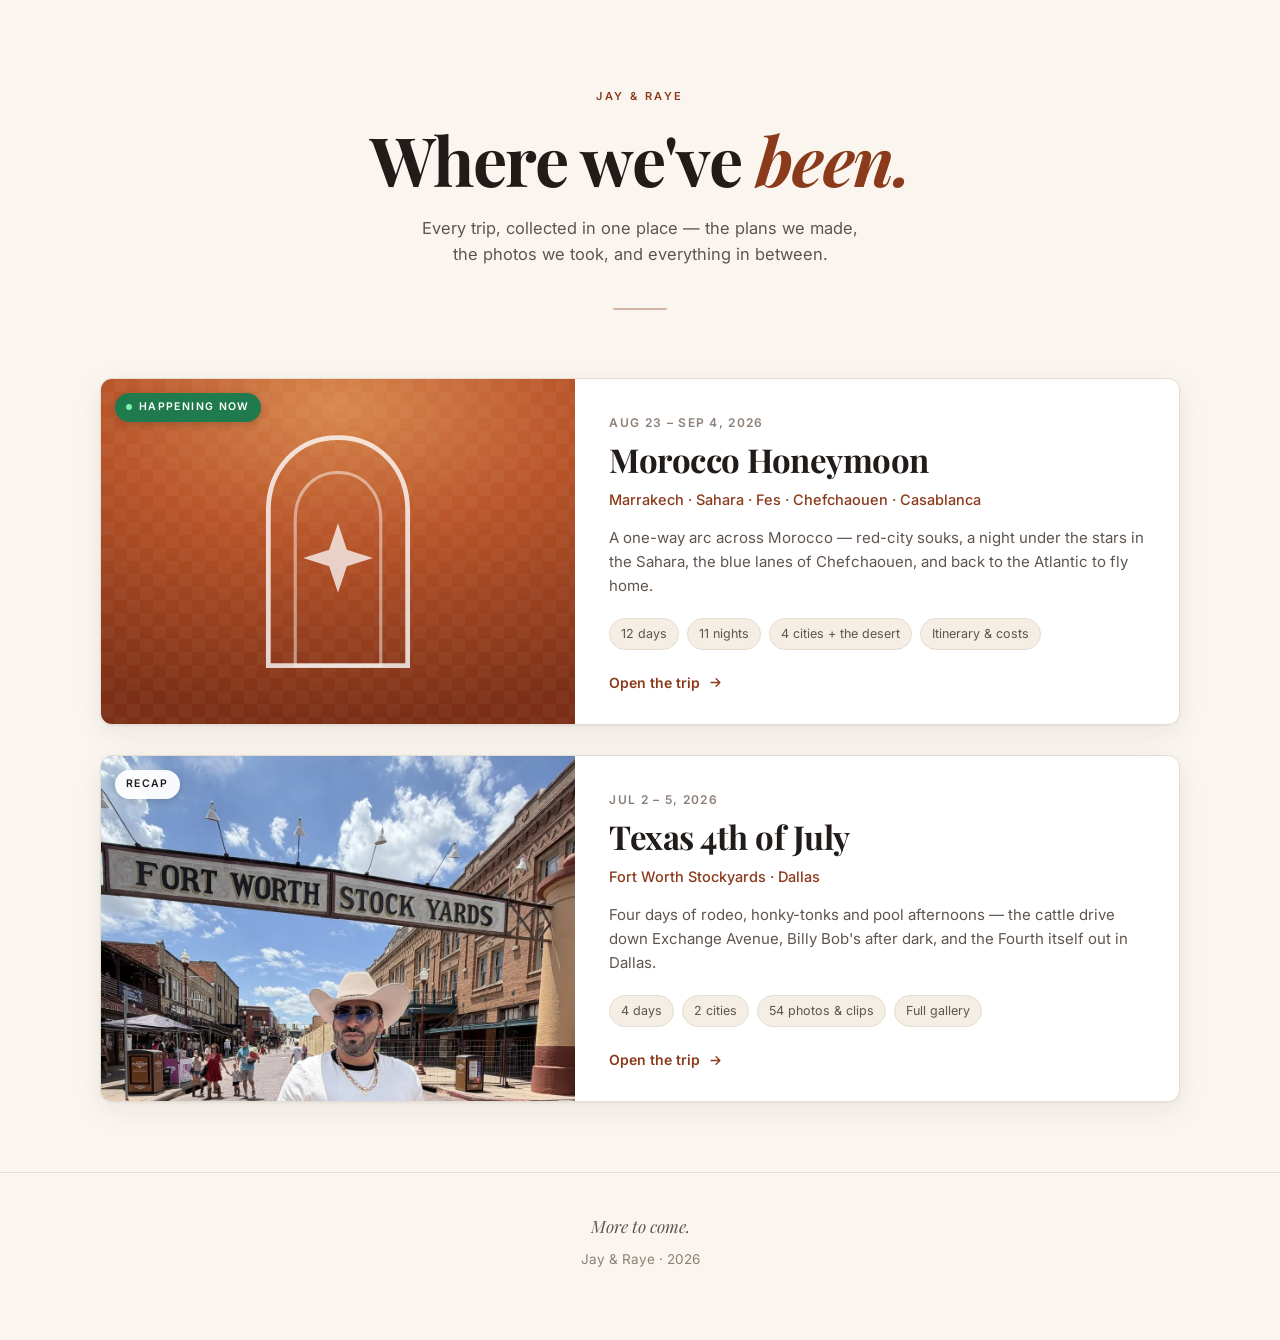
==== index.html @ 60764b8d "Bring both trips into one site with a shared media viewer Set up Travel-website- as the hub for our " ====
<!DOCTYPE html>
<html lang="en">
<head>
<meta charset="UTF-8">
<meta name="viewport" content="width=device-width, initial-scale=1.0">
<title>Jay &amp; Raye — Travels</title>
<meta name="description" content="Every trip we've taken, collected in one place.">
<meta property="og:title" content="Jay &amp; Raye — Travels">
<meta property="og:description" content="Every trip we've taken, collected in one place.">
<link rel="preconnect" href="https://fonts.googleapis.com">
<link rel="preconnect" href="https://fonts.gstatic.com" crossorigin>
<link href="https://fonts.googleapis.com/css2?family=Playfair+Display:ital,wght@0,600;0,700;1,600&family=Inter:wght@400;500;600&display=swap" rel="stylesheet">
<style>
  :root {
    --ink: #211c19;
    --ink-soft: #5f554e;
    --ink-faint: #8d8078;
    --paper: #faf6ef;
    --card: #ffffff;
    --line: #e6ddd1;
    --accent: #8b3a1b;
    --shadow: 0 1px 2px rgba(33,28,25,.05), 0 8px 28px rgba(33,28,25,.07);
    --shadow-lg: 0 2px 6px rgba(33,28,25,.06), 0 22px 60px rgba(33,28,25,.14);
  }
  * { margin: 0; padding: 0; box-sizing: border-box; }
  html { scroll-behavior: smooth; -webkit-text-size-adjust: 100%; }
  body {
    font-family: 'Inter', -apple-system, BlinkMacSystemFont, 'Segoe UI', sans-serif;
    background: var(--paper);
    color: var(--ink);
    line-height: 1.6;
    -webkit-font-smoothing: antialiased;
  }
  a { color: inherit; }
  .wrap { width: min(1080px, calc(100% - 48px)); margin: 0 auto; }
  @media (max-width: 620px) { .wrap { width: calc(100% - 32px); } }

  /* ---------- HEADER ---------- */
  header.masthead {
    padding: 88px 0 12px;
    text-align: center;
  }
  .eyebrow {
    font-size: 11px;
    font-weight: 600;
    letter-spacing: 0.22em;
    text-transform: uppercase;
    color: var(--accent);
    margin-bottom: 18px;
  }
  header.masthead h1 {
    font-family: 'Playfair Display', Georgia, serif;
    font-size: clamp(40px, 7vw, 68px);
    font-weight: 700;
    line-height: 1.02;
    letter-spacing: -0.02em;
  }
  header.masthead h1 em { font-style: italic; color: var(--accent); }
  header.masthead p {
    margin: 22px auto 0;
    max-width: 46ch;
    color: var(--ink-soft);
    font-size: 16.5px;
  }
  .rule {
    width: 54px; height: 2px;
    background: var(--accent);
    opacity: .35;
    margin: 40px auto 0;
    border-radius: 2px;
  }

  /* ---------- TRIP LIST ---------- */
  .trips { padding: 56px 0 40px; display: grid; gap: 30px; }

  .trip {
    display: grid;
    grid-template-columns: 44% 1fr;
    background: var(--card);
    border: 1px solid var(--line);
    border-radius: 12px;
    overflow: hidden;
    box-shadow: var(--shadow);
    transition: transform .35s cubic-bezier(.2,.7,.2,1), box-shadow .35s ease;
    position: relative;
  }
  .trip:hover { transform: translateY(-3px); box-shadow: var(--shadow-lg); }
  .trip:focus-within { outline: 2px solid var(--accent); outline-offset: 3px; }
  @media (max-width: 760px) { .trip { grid-template-columns: 1fr; } }

  .trip-cover {
    position: relative;
    min-height: 260px;
    background: #ded4c6 center/cover no-repeat;
    overflow: hidden;
  }
  @media (max-width: 760px) { .trip-cover { min-height: 200px; aspect-ratio: 16/9; } }
  .trip-cover img {
    position: absolute; inset: 0;
    width: 100%; height: 100%;
    object-fit: cover;
    display: block;
    transition: transform .6s cubic-bezier(.2,.7,.2,1);
  }
  .trip:hover .trip-cover img { transform: scale(1.04); }

  /* Illustrated fallback cover for trips with no photos yet */
  .cover-art {
    position: absolute; inset: 0;
    display: grid; place-items: center;
    background:
      radial-gradient(120% 90% at 50% 8%, #d9884f 0%, #b8552a 42%, #7c2f16 100%);
  }
  .cover-art svg { width: 58%; max-width: 190px; opacity: .92; }
  .cover-art::after {
    content: "";
    position: absolute; inset: 0;
    background-image:
      linear-gradient(45deg, rgba(255,255,255,.07) 25%, transparent 25%, transparent 75%, rgba(255,255,255,.07) 75%),
      linear-gradient(45deg, rgba(255,255,255,.07) 25%, transparent 25%, transparent 75%, rgba(255,255,255,.07) 75%);
    background-size: 26px 26px;
    background-position: 0 0, 13px 13px;
    opacity: .5;
  }

  .badge {
    position: absolute;
    top: 14px; left: 14px;
    z-index: 2;
    font-size: 10.5px;
    font-weight: 600;
    letter-spacing: 0.13em;
    text-transform: uppercase;
    padding: 6px 11px;
    border-radius: 999px;
    background: rgba(255,255,255,.94);
    color: var(--ink);
    box-shadow: 0 2px 10px rgba(0,0,0,.18);
    display: inline-flex; align-items: center; gap: 7px;
  }
  .badge.live { background: #1f7a4d; color: #fff; }
  .badge.live .dot {
    width: 6px; height: 6px; border-radius: 50%;
    background: #7ff0b0;
    animation: pulse 1.9s ease-in-out infinite;
  }
  @keyframes pulse { 0%,100% { opacity: 1; } 50% { opacity: .35; } }

  .trip-body { padding: 34px 34px 30px; display: flex; flex-direction: column; }
  @media (max-width: 620px) { .trip-body { padding: 26px 22px 24px; } }

  .trip-dates {
    font-size: 12px;
    font-weight: 600;
    letter-spacing: 0.11em;
    text-transform: uppercase;
    color: var(--ink-faint);
  }
  .trip-body h2 {
    font-family: 'Playfair Display', Georgia, serif;
    font-size: clamp(25px, 3.4vw, 33px);
    font-weight: 700;
    line-height: 1.14;
    letter-spacing: -0.015em;
    margin: 9px 0 0;
  }
  .trip-body h2 a { text-decoration: none; }
  .trip-body h2 a::after { content: ""; position: absolute; inset: 0; }
  .trip-where {
    margin-top: 9px;
    font-size: 14.5px;
    color: var(--accent);
    font-weight: 500;
  }
  .trip-body p.blurb {
    margin-top: 15px;
    color: var(--ink-soft);
    font-size: 15px;
  }

  .facts {
    display: flex;
    flex-wrap: wrap;
    gap: 8px;
    margin-top: 20px;
  }
  .fact {
    font-size: 12.5px;
    color: var(--ink-soft);
    background: #f4eee4;
    border: 1px solid var(--line);
    padding: 5px 11px;
    border-radius: 999px;
    white-space: nowrap;
  }

  .go {
    margin-top: auto;
    padding-top: 22px;
    font-size: 14px;
    font-weight: 600;
    color: var(--accent);
    display: inline-flex;
    align-items: center;
    gap: 8px;
  }
  .go svg { width: 15px; height: 15px; stroke: currentColor; fill: none; stroke-width: 2.2; stroke-linecap: round; stroke-linejoin: round; transition: transform .3s ease; }
  .trip:hover .go svg { transform: translateX(4px); }

  /* ---------- FOOTER ---------- */
  footer {
    border-top: 1px solid var(--line);
    margin-top: 30px;
    padding: 40px 0 70px;
    text-align: center;
    color: var(--ink-faint);
    font-size: 13.5px;
  }
  footer .sig {
    font-family: 'Playfair Display', Georgia, serif;
    font-style: italic;
    font-size: 17px;
    color: var(--ink-soft);
    margin-bottom: 8px;
  }

  @media (prefers-reduced-motion: reduce) {
    .trip, .trip-cover img, .go svg { transition: none; }
    .badge.live .dot { animation: none; }
  }
</style>
</head>
<body>

<header class="masthead">
  <div class="wrap">
    <div class="eyebrow">Jay &amp; Raye</div>
    <h1>Where we've <em>been.</em></h1>
    <p>Every trip, collected in one place — the plans we made, the photos we took, and everything in between.</p>
    <div class="rule"></div>
  </div>
</header>

<main class="wrap">
  <div class="trips">

    <!-- ═══ MOROCCO ═══ -->
    <article class="trip">
      <div class="trip-cover">
        <span class="badge live"><span class="dot"></span>Happening now</span>
        <div class="cover-art" role="img" aria-label="Illustrated Moroccan arch">
          <svg viewBox="0 0 120 160" xmlns="http://www.w3.org/2000/svg" aria-hidden="true">
            <path d="M60 8c26 0 44 20 44 46v98H16V54C16 28 34 8 60 8z"
                  fill="none" stroke="rgba(255,255,255,.85)" stroke-width="3"/>
            <path d="M60 30c16 0 27 13 27 29v93H33V59c0-16 11-29 27-29z"
                  fill="none" stroke="rgba(255,255,255,.5)" stroke-width="2"/>
            <path d="M60 62l5.6 16.8L82 84l-16.4 5.2L60 106l-5.6-16.8L38 84l16.4-5.2z"
                  fill="rgba(255,255,255,.8)"/>
          </svg>
        </div>
      </div>
      <div class="trip-body">
        <div class="trip-dates">Aug 23 – Sep 4, 2026</div>
        <h2><a href="trips/morocco-2026/index.html">Morocco Honeymoon</a></h2>
        <div class="trip-where">Marrakech · Sahara · Fes · Chefchaouen · Casablanca</div>
        <p class="blurb">A one-way arc across Morocco — red-city souks, a night under the stars in the Sahara, the blue lanes of Chefchaouen, and back to the Atlantic to fly home.</p>
        <div class="facts">
          <span class="fact">12 days</span>
          <span class="fact">11 nights</span>
          <span class="fact">4 cities + the desert</span>
          <span class="fact">Itinerary &amp; costs</span>
        </div>
        <div class="go">Open the trip
          <svg viewBox="0 0 24 24"><path d="M5 12h14M13 6l6 6-6 6"/></svg>
        </div>
      </div>
    </article>

    <!-- ═══ TEXAS ═══ -->
    <article class="trip">
      <div class="trip-cover">
        <span class="badge">Recap</span>
        <img src="assets/covers/texas-2026.webp" alt="Under the Fort Worth Stockyards sign" loading="lazy" decoding="async">
      </div>
      <div class="trip-body">
        <div class="trip-dates">Jul 2 – 5, 2026</div>
        <h2><a href="trips/texas-2026/index.html">Texas 4th of July</a></h2>
        <div class="trip-where">Fort Worth Stockyards · Dallas</div>
        <p class="blurb">Four days of rodeo, honky-tonks and pool afternoons — the cattle drive down Exchange Avenue, Billy Bob's after dark, and the Fourth itself out in Dallas.</p>
        <div class="facts">
          <span class="fact">4 days</span>
          <span class="fact">2 cities</span>
          <span class="fact">54 photos &amp; clips</span>
          <span class="fact">Full gallery</span>
        </div>
        <div class="go">Open the trip
          <svg viewBox="0 0 24 24"><path d="M5 12h14M13 6l6 6-6 6"/></svg>
        </div>
      </div>
    </article>

  </div>
</main>

<footer>
  <div class="wrap">
    <div class="sig">More to come.</div>
    <div>Jay &amp; Raye · 2026</div>
  </div>
</footer>

</body>
</html>
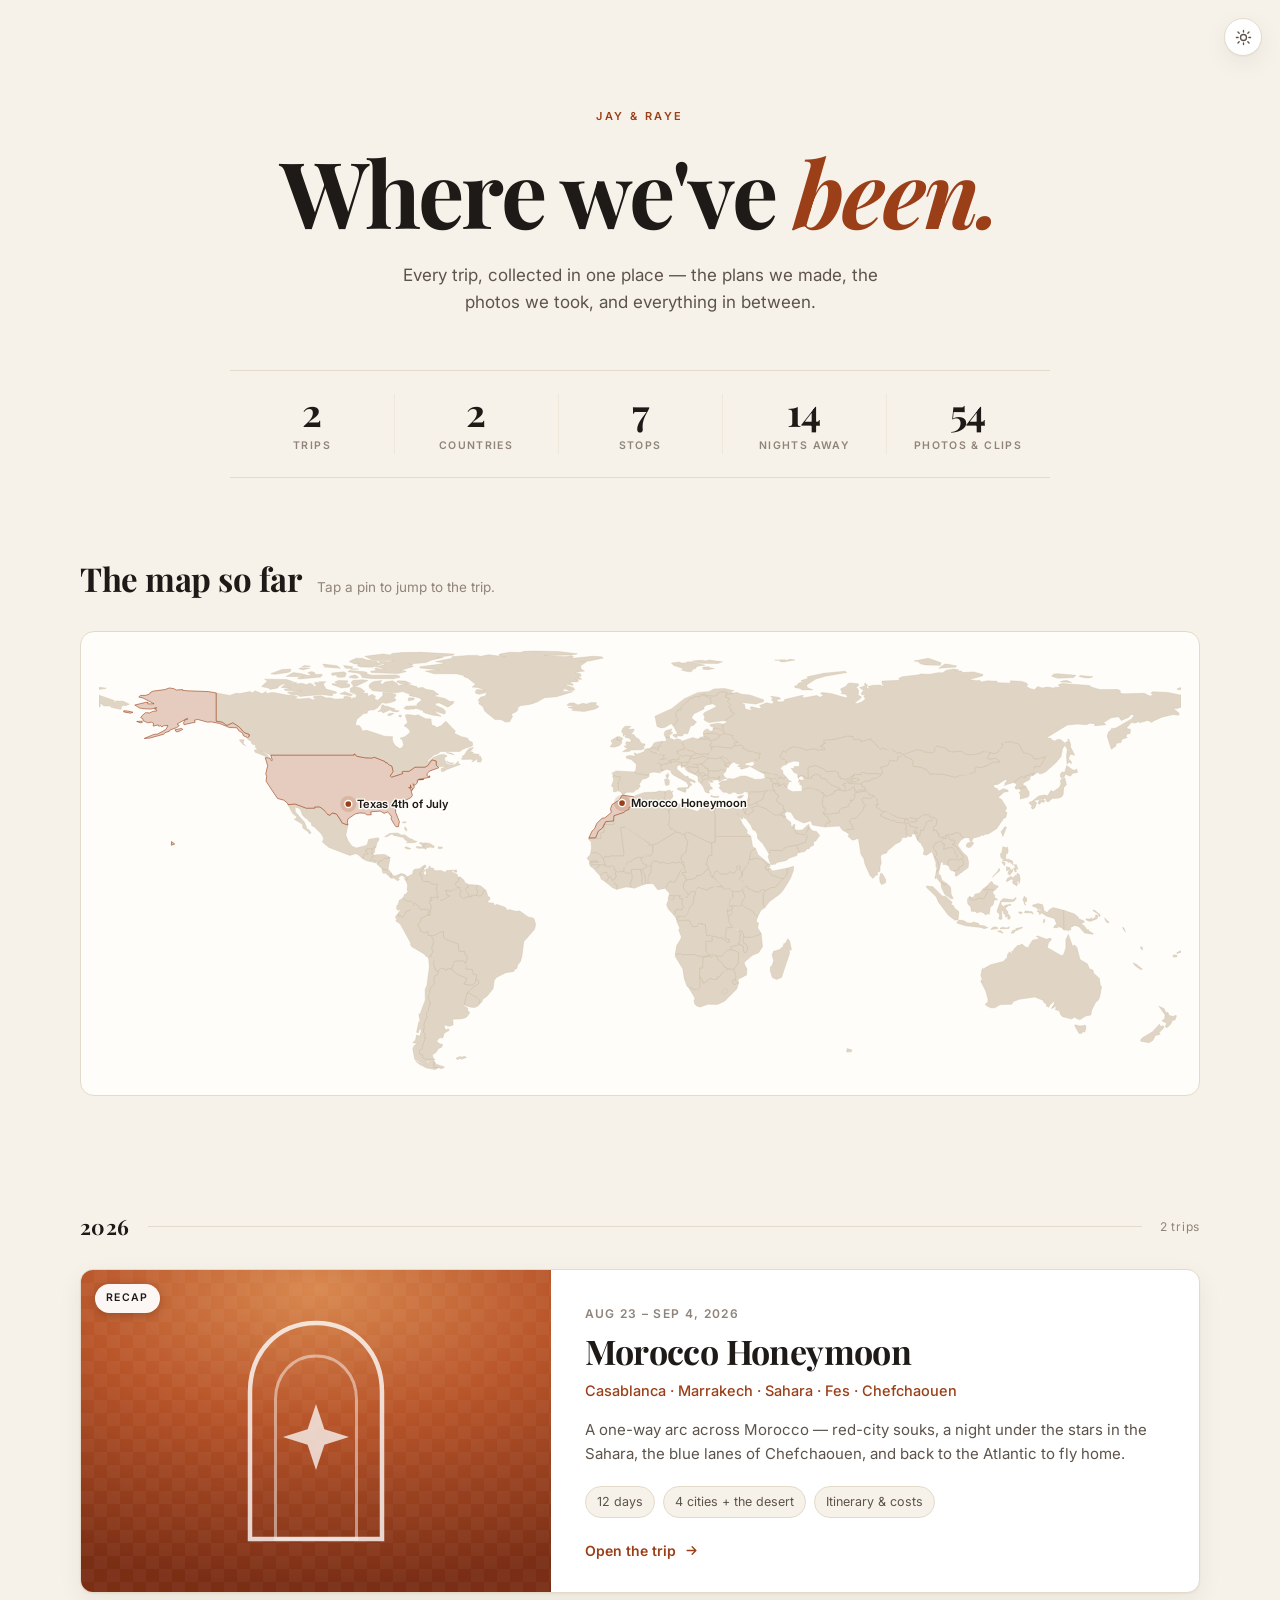
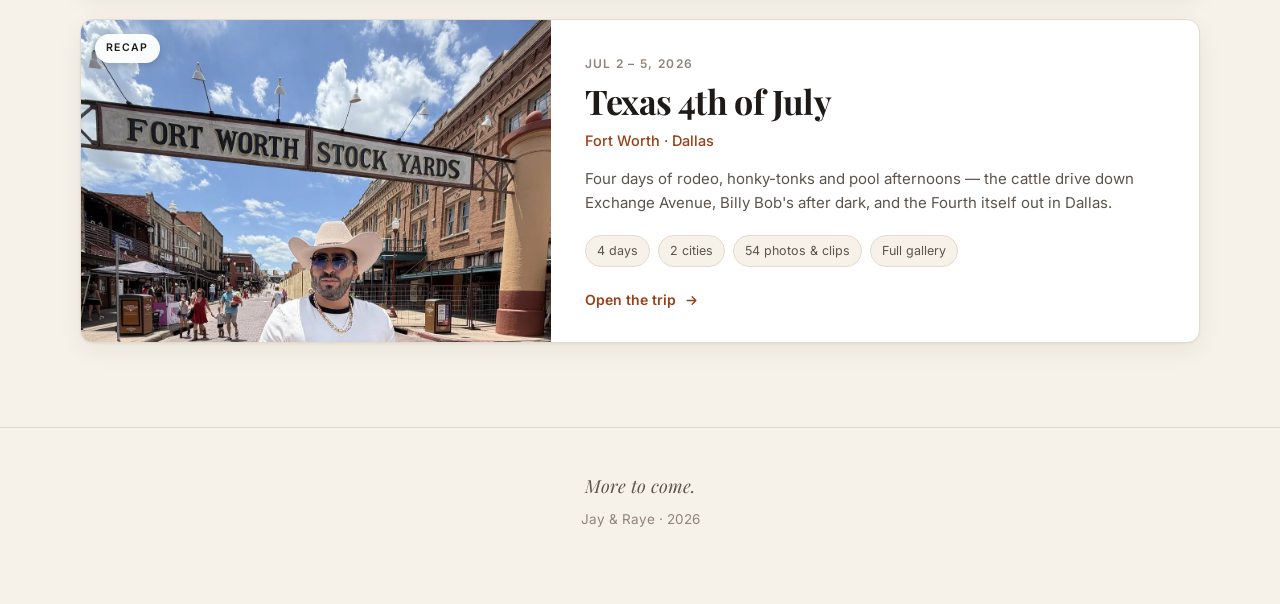
==== commit c17947cc: "Rebuild the hub: world map, travel stats, and a data-driven trip list The hub was hand-maintained HT" ====
--- a/index.html
+++ b/index.html
@@ -5,300 +5,63 @@
 <meta name="viewport" content="width=device-width, initial-scale=1.0">
 <title>Jay &amp; Raye — Travels</title>
 <meta name="description" content="Every trip we've taken, collected in one place.">
+<meta name="theme-color" content="#f7f2e9" media="(prefers-color-scheme: light)">
+<meta name="theme-color" content="#16130f" media="(prefers-color-scheme: dark)">
+<meta property="og:type" content="website">
 <meta property="og:title" content="Jay &amp; Raye — Travels">
 <meta property="og:description" content="Every trip we've taken, collected in one place.">
+<meta property="og:image" content="assets/covers/texas-2026.webp">
+<link rel="icon" href="data:image/svg+xml,%3Csvg xmlns='http://www.w3.org/2000/svg' viewBox='0 0 32 32'%3E%3Crect width='32' height='32' rx='7' fill='%239a3f18'/%3E%3Cpath d='M16 6c4.4 0 8 3.6 8 8 0 5.8-8 12-8 12S8 19.8 8 14c0-4.4 3.6-8 8-8z' fill='none' stroke='%23f7f2e9' stroke-width='2.2'/%3E%3Ccircle cx='16' cy='13.8' r='2.8' fill='%23f7f2e9'/%3E%3C/svg%3E">
 <link rel="preconnect" href="https://fonts.googleapis.com">
 <link rel="preconnect" href="https://fonts.gstatic.com" crossorigin>
-<link href="https://fonts.googleapis.com/css2?family=Playfair+Display:ital,wght@0,600;0,700;1,600&family=Inter:wght@400;500;600&display=swap" rel="stylesheet">
-<style>
-  :root {
-    --ink: #211c19;
-    --ink-soft: #5f554e;
-    --ink-faint: #8d8078;
-    --paper: #faf6ef;
-    --card: #ffffff;
-    --line: #e6ddd1;
-    --accent: #8b3a1b;
-    --shadow: 0 1px 2px rgba(33,28,25,.05), 0 8px 28px rgba(33,28,25,.07);
-    --shadow-lg: 0 2px 6px rgba(33,28,25,.06), 0 22px 60px rgba(33,28,25,.14);
-  }
-  * { margin: 0; padding: 0; box-sizing: border-box; }
-  html { scroll-behavior: smooth; -webkit-text-size-adjust: 100%; }
-  body {
-    font-family: 'Inter', -apple-system, BlinkMacSystemFont, 'Segoe UI', sans-serif;
-    background: var(--paper);
-    color: var(--ink);
-    line-height: 1.6;
-    -webkit-font-smoothing: antialiased;
-  }
-  a { color: inherit; }
-  .wrap { width: min(1080px, calc(100% - 48px)); margin: 0 auto; }
-  @media (max-width: 620px) { .wrap { width: calc(100% - 32px); } }
-
-  /* ---------- HEADER ---------- */
-  header.masthead {
-    padding: 88px 0 12px;
-    text-align: center;
-  }
-  .eyebrow {
-    font-size: 11px;
-    font-weight: 600;
-    letter-spacing: 0.22em;
-    text-transform: uppercase;
-    color: var(--accent);
-    margin-bottom: 18px;
-  }
-  header.masthead h1 {
-    font-family: 'Playfair Display', Georgia, serif;
-    font-size: clamp(40px, 7vw, 68px);
-    font-weight: 700;
-    line-height: 1.02;
-    letter-spacing: -0.02em;
-  }
-  header.masthead h1 em { font-style: italic; color: var(--accent); }
-  header.masthead p {
-    margin: 22px auto 0;
-    max-width: 46ch;
-    color: var(--ink-soft);
-    font-size: 16.5px;
-  }
-  .rule {
-    width: 54px; height: 2px;
-    background: var(--accent);
-    opacity: .35;
-    margin: 40px auto 0;
-    border-radius: 2px;
-  }
-
-  /* ---------- TRIP LIST ---------- */
-  .trips { padding: 56px 0 40px; display: grid; gap: 30px; }
-
-  .trip {
-    display: grid;
-    grid-template-columns: 44% 1fr;
-    background: var(--card);
-    border: 1px solid var(--line);
-    border-radius: 12px;
-    overflow: hidden;
-    box-shadow: var(--shadow);
-    transition: transform .35s cubic-bezier(.2,.7,.2,1), box-shadow .35s ease;
-    position: relative;
-  }
-  .trip:hover { transform: translateY(-3px); box-shadow: var(--shadow-lg); }
-  .trip:focus-within { outline: 2px solid var(--accent); outline-offset: 3px; }
-  @media (max-width: 760px) { .trip { grid-template-columns: 1fr; } }
-
-  .trip-cover {
-    position: relative;
-    min-height: 260px;
-    background: #ded4c6 center/cover no-repeat;
-    overflow: hidden;
-  }
-  @media (max-width: 760px) { .trip-cover { min-height: 200px; aspect-ratio: 16/9; } }
-  .trip-cover img {
-    position: absolute; inset: 0;
-    width: 100%; height: 100%;
-    object-fit: cover;
-    display: block;
-    transition: transform .6s cubic-bezier(.2,.7,.2,1);
-  }
-  .trip:hover .trip-cover img { transform: scale(1.04); }
-
-  /* Illustrated fallback cover for trips with no photos yet */
-  .cover-art {
-    position: absolute; inset: 0;
-    display: grid; place-items: center;
-    background:
-      radial-gradient(120% 90% at 50% 8%, #d9884f 0%, #b8552a 42%, #7c2f16 100%);
-  }
-  .cover-art svg { width: 58%; max-width: 190px; opacity: .92; }
-  .cover-art::after {
-    content: "";
-    position: absolute; inset: 0;
-    background-image:
-      linear-gradient(45deg, rgba(255,255,255,.07) 25%, transparent 25%, transparent 75%, rgba(255,255,255,.07) 75%),
-      linear-gradient(45deg, rgba(255,255,255,.07) 25%, transparent 25%, transparent 75%, rgba(255,255,255,.07) 75%);
-    background-size: 26px 26px;
-    background-position: 0 0, 13px 13px;
-    opacity: .5;
-  }
-
-  .badge {
-    position: absolute;
-    top: 14px; left: 14px;
-    z-index: 2;
-    font-size: 10.5px;
-    font-weight: 600;
-    letter-spacing: 0.13em;
-    text-transform: uppercase;
-    padding: 6px 11px;
-    border-radius: 999px;
-    background: rgba(255,255,255,.94);
-    color: var(--ink);
-    box-shadow: 0 2px 10px rgba(0,0,0,.18);
-    display: inline-flex; align-items: center; gap: 7px;
-  }
-  .badge.live { background: #1f7a4d; color: #fff; }
-  .badge.live .dot {
-    width: 6px; height: 6px; border-radius: 50%;
-    background: #7ff0b0;
-    animation: pulse 1.9s ease-in-out infinite;
-  }
-  @keyframes pulse { 0%,100% { opacity: 1; } 50% { opacity: .35; } }
-
-  .trip-body { padding: 34px 34px 30px; display: flex; flex-direction: column; }
-  @media (max-width: 620px) { .trip-body { padding: 26px 22px 24px; } }
-
-  .trip-dates {
-    font-size: 12px;
-    font-weight: 600;
-    letter-spacing: 0.11em;
-    text-transform: uppercase;
-    color: var(--ink-faint);
-  }
-  .trip-body h2 {
-    font-family: 'Playfair Display', Georgia, serif;
-    font-size: clamp(25px, 3.4vw, 33px);
-    font-weight: 700;
-    line-height: 1.14;
-    letter-spacing: -0.015em;
-    margin: 9px 0 0;
-  }
-  .trip-body h2 a { text-decoration: none; }
-  .trip-body h2 a::after { content: ""; position: absolute; inset: 0; }
-  .trip-where {
-    margin-top: 9px;
-    font-size: 14.5px;
-    color: var(--accent);
-    font-weight: 500;
-  }
-  .trip-body p.blurb {
-    margin-top: 15px;
-    color: var(--ink-soft);
-    font-size: 15px;
-  }
-
-  .facts {
-    display: flex;
-    flex-wrap: wrap;
-    gap: 8px;
-    margin-top: 20px;
-  }
-  .fact {
-    font-size: 12.5px;
-    color: var(--ink-soft);
-    background: #f4eee4;
-    border: 1px solid var(--line);
-    padding: 5px 11px;
-    border-radius: 999px;
-    white-space: nowrap;
-  }
-
-  .go {
-    margin-top: auto;
-    padding-top: 22px;
-    font-size: 14px;
-    font-weight: 600;
-    color: var(--accent);
-    display: inline-flex;
-    align-items: center;
-    gap: 8px;
-  }
-  .go svg { width: 15px; height: 15px; stroke: currentColor; fill: none; stroke-width: 2.2; stroke-linecap: round; stroke-linejoin: round; transition: transform .3s ease; }
-  .trip:hover .go svg { transform: translateX(4px); }
-
-  /* ---------- FOOTER ---------- */
-  footer {
-    border-top: 1px solid var(--line);
-    margin-top: 30px;
-    padding: 40px 0 70px;
-    text-align: center;
-    color: var(--ink-faint);
-    font-size: 13.5px;
-  }
-  footer .sig {
-    font-family: 'Playfair Display', Georgia, serif;
-    font-style: italic;
-    font-size: 17px;
-    color: var(--ink-soft);
-    margin-bottom: 8px;
-  }
-
-  @media (prefers-reduced-motion: reduce) {
-    .trip, .trip-cover img, .go svg { transition: none; }
-    .badge.live .dot { animation: none; }
-  }
-</style>
+<link href="https://fonts.googleapis.com/css2?family=Playfair+Display:ital,wght@0,600;0,700;1,600;1,700&family=Inter:wght@400;500;600&display=swap" rel="stylesheet">
+<link rel="stylesheet" href="assets/css/site.css">
+<script>
+  /* Set the theme before first paint so a dark-mode reader never sees a light flash. */
+  try {
+    var t = localStorage.getItem("travels-theme");
+    if (t === "dark" || t === "light") document.documentElement.setAttribute("data-theme", t);
+  } catch (e) {}
+</script>
 </head>
 <body>
 
-<header class="masthead">
+<button class="theme-toggle" type="button" aria-label="Switch between light and dark">
+  <svg class="sun" viewBox="0 0 24 24" aria-hidden="true"><circle cx="12" cy="12" r="4.2"/><path d="M12 2v2.4M12 19.6V22M4.2 4.2l1.7 1.7M18.1 18.1l1.7 1.7M2 12h2.4M19.6 12H22M4.2 19.8l1.7-1.7M18.1 5.9l1.7-1.7"/></svg>
+  <svg class="moon" viewBox="0 0 24 24" aria-hidden="true"><path d="M20.5 14.3A8.5 8.5 0 1 1 9.7 3.5a6.8 6.8 0 0 0 10.8 10.8z"/></svg>
+</button>
+
+<header class="hero">
   <div class="wrap">
     <div class="eyebrow">Jay &amp; Raye</div>
     <h1>Where we've <em>been.</em></h1>
-    <p>Every trip, collected in one place — the plans we made, the photos we took, and everything in between.</p>
-    <div class="rule"></div>
+    <p class="sub">Every trip, collected in one place — the plans we made, the photos we took, and everything in between.</p>
+    <div class="stats reveal" id="stats"></div>
   </div>
 </header>
 
-<main class="wrap">
-  <div class="trips">
+<section class="map-section">
+  <div class="wrap">
+    <div class="map-head">
+      <h2>The map so far</h2>
+      <span class="note">Tap a pin to jump to the trip.</span>
+    </div>
+    <div class="map-frame reveal" id="map"></div>
+  </div>
+</section>
 
-    <!-- ═══ MOROCCO ═══ -->
-    <article class="trip">
-      <div class="trip-cover">
-        <span class="badge live"><span class="dot"></span>Happening now</span>
-        <div class="cover-art" role="img" aria-label="Illustrated Moroccan arch">
-          <svg viewBox="0 0 120 160" xmlns="http://www.w3.org/2000/svg" aria-hidden="true">
-            <path d="M60 8c26 0 44 20 44 46v98H16V54C16 28 34 8 60 8z"
-                  fill="none" stroke="rgba(255,255,255,.85)" stroke-width="3"/>
-            <path d="M60 30c16 0 27 13 27 29v93H33V59c0-16 11-29 27-29z"
-                  fill="none" stroke="rgba(255,255,255,.5)" stroke-width="2"/>
-            <path d="M60 62l5.6 16.8L82 84l-16.4 5.2L60 106l-5.6-16.8L38 84l16.4-5.2z"
-                  fill="rgba(255,255,255,.8)"/>
-          </svg>
-        </div>
+<main class="trips-section">
+  <div class="wrap">
+    <div id="trips"></div>
+    <noscript>
+      <div class="year-block">
+        <div class="year-head"><span class="y">2026</span><span class="rule"></span></div>
+        <ul class="noscript-list">
+          <li><a href="trips/morocco-2026/index.html">Morocco Honeymoon</a> — Aug 23 – Sep 4, 2026</li>
+          <li><a href="trips/texas-2026/index.html">Texas 4th of July</a> — Jul 2 – 5, 2026</li>
+        </ul>
       </div>
-      <div class="trip-body">
-        <div class="trip-dates">Aug 23 – Sep 4, 2026</div>
-        <h2><a href="trips/morocco-2026/index.html">Morocco Honeymoon</a></h2>
-        <div class="trip-where">Marrakech · Sahara · Fes · Chefchaouen · Casablanca</div>
-        <p class="blurb">A one-way arc across Morocco — red-city souks, a night under the stars in the Sahara, the blue lanes of Chefchaouen, and back to the Atlantic to fly home.</p>
-        <div class="facts">
-          <span class="fact">12 days</span>
-          <span class="fact">11 nights</span>
-          <span class="fact">4 cities + the desert</span>
-          <span class="fact">Itinerary &amp; costs</span>
-        </div>
-        <div class="go">Open the trip
-          <svg viewBox="0 0 24 24"><path d="M5 12h14M13 6l6 6-6 6"/></svg>
-        </div>
-      </div>
-    </article>
-
-    <!-- ═══ TEXAS ═══ -->
-    <article class="trip">
-      <div class="trip-cover">
-        <span class="badge">Recap</span>
-        <img src="assets/covers/texas-2026.webp" alt="Under the Fort Worth Stockyards sign" loading="lazy" decoding="async">
-      </div>
-      <div class="trip-body">
-        <div class="trip-dates">Jul 2 – 5, 2026</div>
-        <h2><a href="trips/texas-2026/index.html">Texas 4th of July</a></h2>
-        <div class="trip-where">Fort Worth Stockyards · Dallas</div>
-        <p class="blurb">Four days of rodeo, honky-tonks and pool afternoons — the cattle drive down Exchange Avenue, Billy Bob's after dark, and the Fourth itself out in Dallas.</p>
-        <div class="facts">
-          <span class="fact">4 days</span>
-          <span class="fact">2 cities</span>
-          <span class="fact">54 photos &amp; clips</span>
-          <span class="fact">Full gallery</span>
-        </div>
-        <div class="go">Open the trip
-          <svg viewBox="0 0 24 24"><path d="M5 12h14M13 6l6 6-6 6"/></svg>
-        </div>
-      </div>
-    </article>
-
+    </noscript>
   </div>
 </main>
 
@@ -309,5 +72,9 @@
   </div>
 </footer>
 
+<script src="assets/data/worldmap.js"></script>
+<script src="assets/data/trips.js"></script>
+<script src="assets/js/site.js" defer></script>
+
 </body>
 </html>
--- a/assets/css/site.css
+++ b/assets/css/site.css
@@ -0,0 +1,396 @@
+/* ============================================================
+   Hub — the travel index.
+   Trip pages keep their own styling; this is only the shell.
+   ============================================================ */
+
+:root {
+  color-scheme: light dark;
+
+  --paper:      #f7f2e9;
+  --paper-2:    #fffdf9;
+  --card:       #ffffff;
+  --ink:        #1e1a17;
+  --ink-soft:   #5d534b;
+  --ink-faint:  #90847a;
+  --line:       #e4dacb;
+  --line-soft:  #efe7da;
+  --accent:     #9a3f18;
+  --accent-2:   #c2703c;
+  --land:       #e0d5c4;
+  --land-line:  #cdbfa9;
+  --live:       #1d7a4c;
+
+  --shadow:    0 1px 2px rgba(30,26,23,.05), 0 8px 26px rgba(30,26,23,.06);
+  --shadow-lg: 0 2px 8px rgba(30,26,23,.07), 0 26px 64px rgba(30,26,23,.15);
+
+  --serif: 'Playfair Display', 'Iowan Old Style', Georgia, serif;
+  --sans: 'Inter', -apple-system, BlinkMacSystemFont, 'Segoe UI', sans-serif;
+  --mono: ui-monospace, SFMono-Regular, Menlo, monospace;
+}
+
+@media (prefers-color-scheme: dark) {
+  :root:not([data-theme="light"]) {
+    --paper:      #16130f;
+    --paper-2:    #1c1815;
+    --card:       #201b17;
+    --ink:        #f2ebe1;
+    --ink-soft:   #b6a99b;
+    --ink-faint:  #8a7d70;
+    --line:       #322a23;
+    --line-soft:  #29221c;
+    --accent:     #e08a52;
+    --accent-2:   #c2703c;
+    --land:       #2e2721;
+    --land-line:  #423830;
+    --live:       #46b581;
+    --shadow:    0 1px 2px rgba(0,0,0,.4), 0 8px 26px rgba(0,0,0,.34);
+    --shadow-lg: 0 2px 8px rgba(0,0,0,.45), 0 26px 64px rgba(0,0,0,.5);
+  }
+}
+
+:root[data-theme="dark"] {
+  --paper:      #16130f;
+  --paper-2:    #1c1815;
+  --card:       #201b17;
+  --ink:        #f2ebe1;
+  --ink-soft:   #b6a99b;
+  --ink-faint:  #8a7d70;
+  --line:       #322a23;
+  --line-soft:  #29221c;
+  --accent:     #e08a52;
+  --accent-2:   #c2703c;
+  --land:       #2e2721;
+  --land-line:  #423830;
+  --live:       #46b581;
+  --shadow:    0 1px 2px rgba(0,0,0,.4), 0 8px 26px rgba(0,0,0,.34);
+  --shadow-lg: 0 2px 8px rgba(0,0,0,.45), 0 26px 64px rgba(0,0,0,.5);
+}
+
+* { margin: 0; padding: 0; box-sizing: border-box; }
+html { scroll-behavior: smooth; -webkit-text-size-adjust: 100%; }
+
+body {
+  font-family: var(--sans);
+  background: var(--paper);
+  color: var(--ink);
+  line-height: 1.6;
+  -webkit-font-smoothing: antialiased;
+  overflow-x: hidden;
+}
+a { color: inherit; }
+img { max-width: 100%; }
+
+.wrap { width: min(1120px, calc(100% - 48px)); margin: 0 auto; }
+@media (max-width: 620px) { .wrap { width: calc(100% - 32px); } }
+
+.eyebrow {
+  font-size: 11px;
+  font-weight: 600;
+  letter-spacing: .22em;
+  text-transform: uppercase;
+  color: var(--accent);
+}
+
+/* ---------- THEME TOGGLE ---------- */
+.theme-toggle {
+  position: fixed;
+  top: 18px; right: 18px;
+  z-index: 50;
+  width: 38px; height: 38px;
+  border: 1px solid var(--line);
+  border-radius: 50%;
+  background: var(--card);
+  color: var(--ink-soft);
+  display: grid; place-items: center;
+  cursor: pointer;
+  box-shadow: var(--shadow);
+  transition: color .2s ease, border-color .2s ease, transform .2s ease;
+}
+.theme-toggle:hover { color: var(--accent); border-color: var(--accent); }
+.theme-toggle:active { transform: scale(.92); }
+.theme-toggle svg { width: 17px; height: 17px; fill: none; stroke: currentColor; stroke-width: 1.9; stroke-linecap: round; stroke-linejoin: round; }
+.theme-toggle .moon { display: none; }
+:root[data-theme="dark"] .theme-toggle .moon { display: block; }
+:root[data-theme="dark"] .theme-toggle .sun { display: none; }
+@media (prefers-color-scheme: dark) {
+  :root:not([data-theme="light"]) .theme-toggle .moon { display: block; }
+  :root:not([data-theme="light"]) .theme-toggle .sun { display: none; }
+}
+
+/* ---------- HERO ---------- */
+.hero { padding: 108px 0 0; text-align: center; position: relative; }
+@media (max-width: 620px) { .hero { padding-top: 76px; } }
+
+.hero h1 {
+  font-family: var(--serif);
+  font-size: clamp(46px, 9vw, 92px);
+  font-weight: 700;
+  line-height: .98;
+  letter-spacing: -.025em;
+  margin-top: 20px;
+}
+.hero h1 em { font-style: italic; color: var(--accent); }
+.hero .sub {
+  margin: 26px auto 0;
+  max-width: 44ch;
+  color: var(--ink-soft);
+  font-size: 17px;
+}
+
+/* ---------- STATS ---------- */
+.stats {
+  display: grid;
+  grid-template-columns: repeat(5, 1fr);
+  gap: 0;
+  margin: 54px auto 0;
+  max-width: 820px;
+  border-top: 1px solid var(--line);
+  border-bottom: 1px solid var(--line);
+}
+@media (max-width: 720px) {
+  .stats { grid-template-columns: repeat(3, 1fr); }
+  .stats .stat:nth-child(n+4) { border-top: 1px solid var(--line-soft); }
+}
+@media (max-width: 420px) { .stats { grid-template-columns: repeat(2, 1fr); } }
+
+.stat { padding: 22px 10px; text-align: center; position: relative; }
+.stat + .stat::before {
+  content: "";
+  position: absolute; left: 0; top: 22%; bottom: 22%;
+  width: 1px; background: var(--line-soft);
+}
+.stat .n {
+  font-family: var(--serif);
+  font-size: clamp(28px, 4vw, 38px);
+  font-weight: 700;
+  line-height: 1;
+  font-variant-numeric: tabular-nums;
+  letter-spacing: -.02em;
+}
+.stat .l {
+  margin-top: 7px;
+  font-size: 10.5px;
+  font-weight: 600;
+  letter-spacing: .13em;
+  text-transform: uppercase;
+  color: var(--ink-faint);
+}
+
+/* ---------- MAP ---------- */
+.map-section { padding: 74px 0 10px; }
+.map-head { display: flex; align-items: baseline; gap: 16px; flex-wrap: wrap; margin-bottom: 26px; }
+.map-head h2 {
+  font-family: var(--serif);
+  font-size: clamp(24px, 3.4vw, 33px);
+  font-weight: 700;
+  letter-spacing: -.015em;
+}
+.map-head .note { color: var(--ink-faint); font-size: 13.5px; }
+
+.map-frame {
+  position: relative;
+  background: var(--paper-2);
+  border: 1px solid var(--line);
+  border-radius: 14px;
+  padding: 18px;
+  overflow: hidden;
+}
+@media (max-width: 620px) { .map-frame { padding: 10px; border-radius: 10px; } }
+
+.map-frame svg { display: block; width: 100%; height: auto; }
+.map-land { fill: var(--land); stroke: var(--land-line); stroke-width: .7; }
+.map-visited { fill: var(--accent); fill-opacity: .26; stroke: var(--accent); stroke-width: 1.1; }
+
+.pin { cursor: pointer; }
+.pin .halo { fill: var(--accent); opacity: .16; transform-origin: center; }
+.pin .dot { fill: var(--accent); stroke: var(--paper-2); stroke-width: 2.5; }
+.pin .label {
+  font-family: var(--sans);
+  font-size: 21px;
+  font-weight: 600;
+  fill: var(--ink);
+  paint-order: stroke;
+  stroke: var(--paper-2);
+  stroke-width: 5px;
+  stroke-linejoin: round;
+}
+.pin:hover .dot, .pin.on .dot { fill: var(--accent-2); }
+.pin:hover .halo, .pin.on .halo { opacity: .3; }
+@media (prefers-reduced-motion: no-preference) {
+  .pin .halo { animation: ping 3.4s cubic-bezier(.2,.7,.2,1) infinite; }
+  @keyframes ping {
+    0%   { transform: scale(.6); opacity: .34; }
+    70%  { transform: scale(1.7); opacity: 0; }
+    100% { transform: scale(1.7); opacity: 0; }
+  }
+}
+@media (max-width: 620px) { .pin .label { display: none; } }
+
+/* ---------- TRIPS ---------- */
+.trips-section { padding: 74px 0 0; }
+
+.year-block { margin-top: 46px; }
+.year-block:first-of-type { margin-top: 30px; }
+.year-head {
+  display: flex; align-items: center; gap: 18px;
+  margin-bottom: 26px;
+}
+.year-head .y {
+  font-family: var(--serif);
+  font-size: 21px;
+  font-weight: 700;
+  letter-spacing: .02em;
+}
+.year-head .rule { flex: 1; height: 1px; background: var(--line); }
+.year-head .count { font-size: 12px; color: var(--ink-faint); letter-spacing: .06em; }
+
+.trips { display: grid; gap: 26px; }
+
+.trip {
+  display: grid;
+  grid-template-columns: 42% 1fr;
+  background: var(--card);
+  border: 1px solid var(--line);
+  border-radius: 13px;
+  overflow: hidden;
+  box-shadow: var(--shadow);
+  transition: transform .35s cubic-bezier(.2,.7,.2,1), box-shadow .35s ease, border-color .3s ease;
+  position: relative;
+}
+.trip:hover { transform: translateY(-3px); box-shadow: var(--shadow-lg); }
+.trip.on { border-color: var(--accent); }
+.trip:focus-within { outline: 2px solid var(--accent); outline-offset: 3px; }
+@media (max-width: 780px) { .trip { grid-template-columns: 1fr; } }
+
+.trip-cover { position: relative; min-height: 270px; background: var(--land); overflow: hidden; }
+@media (max-width: 780px) { .trip-cover { min-height: 0; aspect-ratio: 16/9; } }
+.trip-cover img {
+  position: absolute; inset: 0;
+  width: 100%; height: 100%;
+  object-fit: cover; display: block;
+  transition: transform .6s cubic-bezier(.2,.7,.2,1);
+}
+.trip:hover .trip-cover img { transform: scale(1.045); }
+
+.cover-art {
+  position: absolute; inset: 0;
+  display: grid; place-items: center;
+  background: radial-gradient(120% 92% at 50% 6%, #d9884f 0%, #b8552a 44%, #7a2e15 100%);
+}
+.cover-art svg { width: 56%; max-width: 180px; opacity: .93; }
+.cover-art::after {
+  content: "";
+  position: absolute; inset: 0;
+  background-image:
+    linear-gradient(45deg, rgba(255,255,255,.07) 25%, transparent 25%, transparent 75%, rgba(255,255,255,.07) 75%),
+    linear-gradient(45deg, rgba(255,255,255,.07) 25%, transparent 25%, transparent 75%, rgba(255,255,255,.07) 75%);
+  background-size: 26px 26px;
+  background-position: 0 0, 13px 13px;
+  opacity: .5;
+}
+
+.badge {
+  position: absolute; top: 14px; left: 14px; z-index: 2;
+  font-size: 10.5px; font-weight: 600;
+  letter-spacing: .13em; text-transform: uppercase;
+  padding: 6px 11px; border-radius: 999px;
+  background: rgba(255,255,255,.95);
+  color: #1e1a17;
+  box-shadow: 0 2px 10px rgba(0,0,0,.2);
+  display: inline-flex; align-items: center; gap: 7px;
+}
+.badge.live { background: var(--live); color: #fff; }
+.badge.live .dot { width: 6px; height: 6px; border-radius: 50%; background: #a7f5cd; }
+@media (prefers-reduced-motion: no-preference) {
+  .badge.live .dot { animation: pulse 1.9s ease-in-out infinite; }
+  @keyframes pulse { 0%,100% { opacity: 1; } 50% { opacity: .3; } }
+}
+
+.trip-body { padding: 34px 34px 30px; display: flex; flex-direction: column; }
+@media (max-width: 620px) { .trip-body { padding: 26px 22px 24px; } }
+
+.trip-dates {
+  font-size: 12px; font-weight: 600;
+  letter-spacing: .11em; text-transform: uppercase;
+  color: var(--ink-faint);
+}
+.trip-body h3 {
+  font-family: var(--serif);
+  font-size: clamp(25px, 3.4vw, 34px);
+  font-weight: 700;
+  line-height: 1.12;
+  letter-spacing: -.018em;
+  margin: 9px 0 0;
+}
+.trip-body h3 a { text-decoration: none; }
+.trip-body h3 a::after { content: ""; position: absolute; inset: 0; }
+.trip-where { margin-top: 9px; font-size: 14.5px; color: var(--accent); font-weight: 500; }
+.trip-body .blurb { margin-top: 15px; color: var(--ink-soft); font-size: 15px; }
+
+.facts { display: flex; flex-wrap: wrap; gap: 8px; margin-top: 20px; }
+.fact {
+  font-size: 12.5px; color: var(--ink-soft);
+  background: var(--paper);
+  border: 1px solid var(--line);
+  padding: 5px 11px; border-radius: 999px;
+  white-space: nowrap;
+}
+
+.go {
+  margin-top: auto; padding-top: 22px;
+  font-size: 14px; font-weight: 600;
+  color: var(--accent);
+  display: inline-flex; align-items: center; gap: 8px;
+}
+.go svg { width: 15px; height: 15px; stroke: currentColor; fill: none; stroke-width: 2.2; stroke-linecap: round; stroke-linejoin: round; transition: transform .3s ease; }
+.trip:hover .go svg { transform: translateX(4px); }
+
+/* ---------- FOOTER ---------- */
+footer {
+  border-top: 1px solid var(--line);
+  margin-top: 84px;
+  padding: 44px 0 74px;
+  text-align: center;
+  color: var(--ink-faint);
+  font-size: 13.5px;
+}
+footer .sig {
+  font-family: var(--serif);
+  font-style: italic;
+  font-size: 18px;
+  color: var(--ink-soft);
+  margin-bottom: 8px;
+}
+
+/* ---------- REVEAL ----------
+   Scoped to .js-anim, which site.js only adds once it has confirmed it can
+   actually reveal them. Without JS the content is simply visible. */
+.js-anim .reveal { opacity: 0; transform: translateY(14px); }
+.js-anim .reveal.in {
+  opacity: 1;
+  transform: none;
+  transition: opacity .6s ease, transform .6s cubic-bezier(.2,.7,.2,1);
+}
+
+@media (prefers-reduced-motion: reduce) {
+  .trip, .trip-cover img, .go svg, .theme-toggle { transition: none; }
+}
+
+/* ---------- NO-JS FALLBACK ---------- */
+.noscript-list { list-style: none; display: grid; gap: 12px; }
+.noscript-list li {
+  border: 1px solid var(--line);
+  border-radius: 10px;
+  padding: 18px 20px;
+  background: var(--card);
+  color: var(--ink-soft);
+}
+.noscript-list a {
+  font-family: var(--serif);
+  font-size: 21px;
+  font-weight: 700;
+  color: var(--ink);
+  text-decoration: none;
+  margin-right: 8px;
+}
+.noscript-list a:hover { color: var(--accent); }
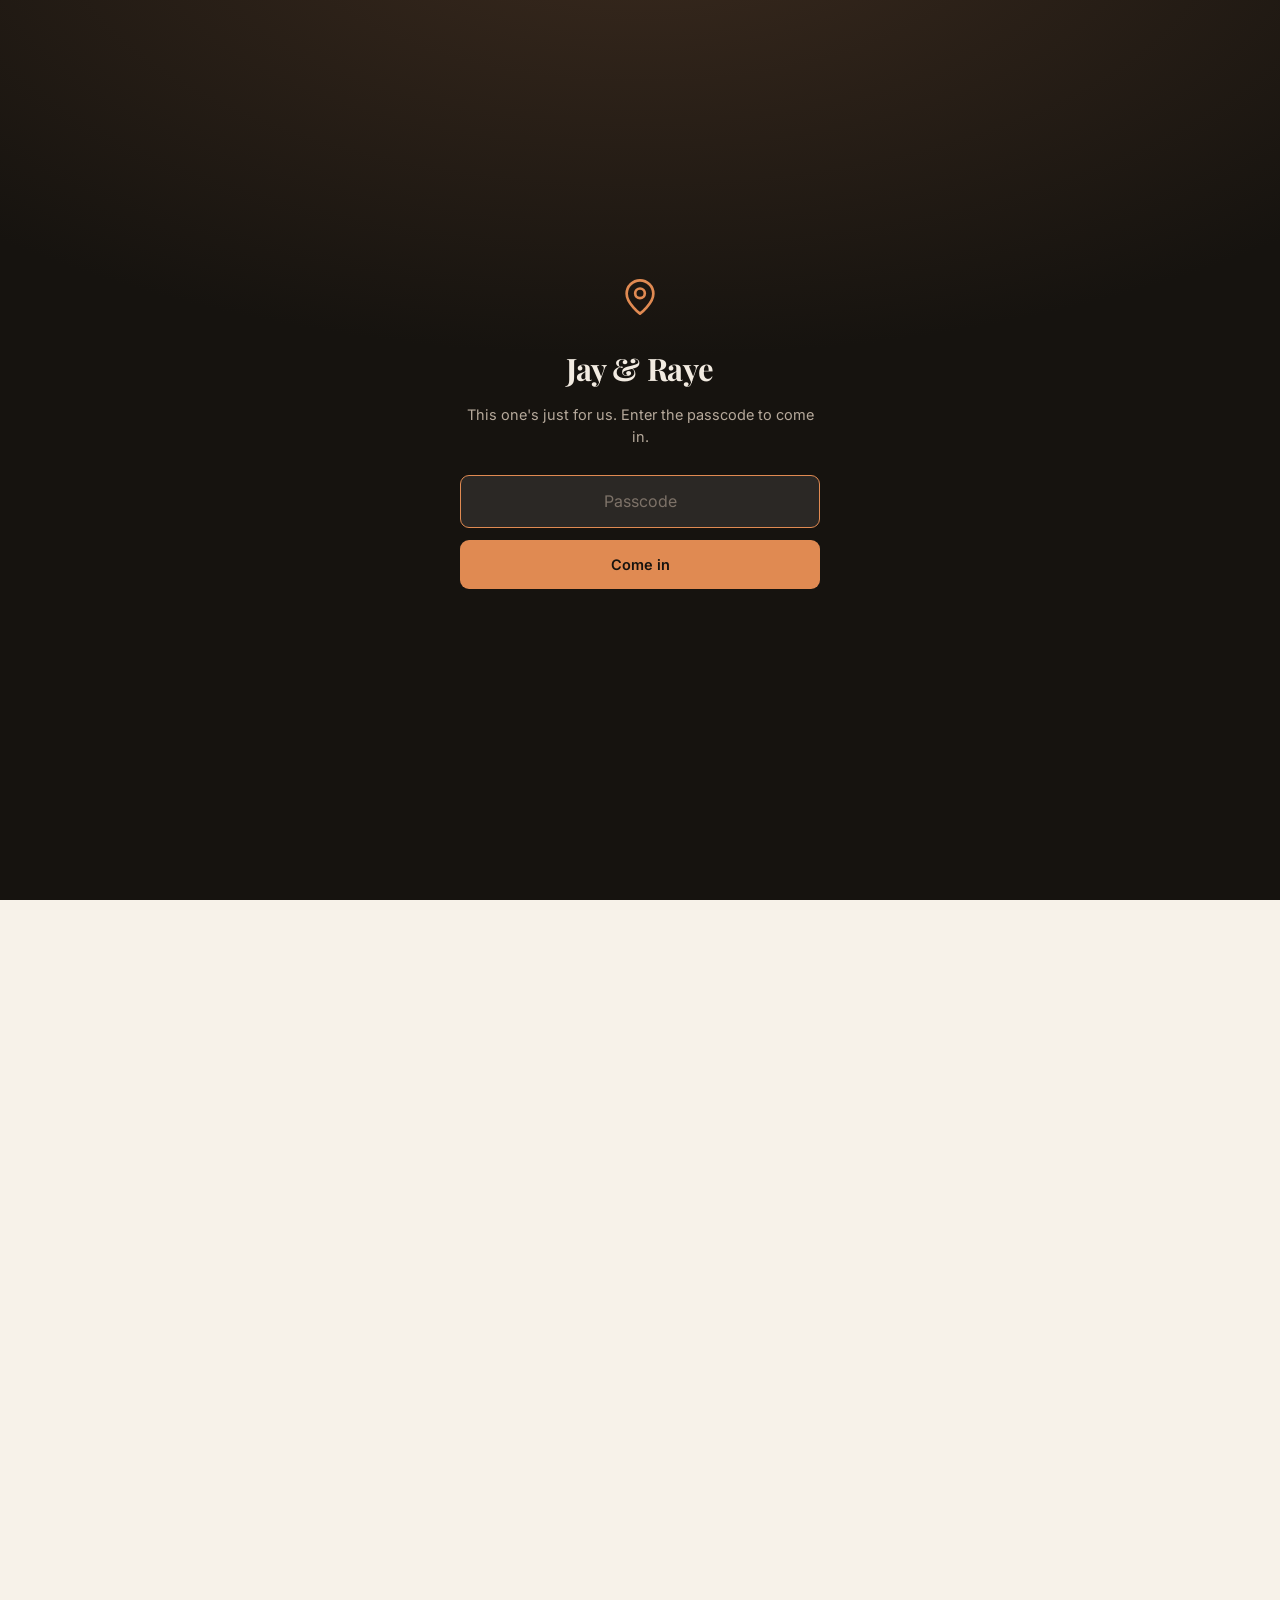
==== commit 06d43b24: "Put the site behind a passcode prompt Covers the hub and all 13 trip pages. The passcode is stored o" ====
--- a/index.html
+++ b/index.html
@@ -23,6 +23,8 @@
     if (t === "dark" || t === "light") document.documentElement.setAttribute("data-theme", t);
   } catch (e) {}
 </script>
+  <link rel="stylesheet" href="assets/css/gate.css">
+  <script>document.documentElement.className += " gated";</script>
 </head>
 <body>
 
@@ -76,5 +78,6 @@
 <script src="assets/data/trips.js"></script>
 <script src="assets/js/site.js" defer></script>
 
+  <script src="assets/js/gate.js"></script>
 </body>
 </html>
--- a/assets/css/gate.css
+++ b/assets/css/gate.css
@@ -0,0 +1,115 @@
+/* Passcode gate — see assets/js/gate.js for what it does and doesn't protect. */
+
+/* Hidden the moment the class lands, so nothing flashes before the prompt.
+   gate.js removes it on success; if the script never runs, so does the class,
+   and the page is simply visible rather than permanently blank. */
+html.gated body > *:not(#gate) { visibility: hidden; }
+html.gated { overflow: hidden; }
+
+.gate {
+  position: fixed;
+  inset: 0;
+  z-index: 10000;
+  display: grid;
+  place-items: center;
+  padding: 24px;
+  background: #16130f;
+  background-image:
+    radial-gradient(120% 80% at 50% -10%, #3a2a1e 0%, #16130f 62%);
+  opacity: 1;
+  transition: opacity .26s ease;
+}
+.gate.out { opacity: 0; pointer-events: none; }
+
+.gate-card {
+  width: min(360px, 100%);
+  text-align: center;
+  color: #f2ebe1;
+  font-family: 'Inter', -apple-system, BlinkMacSystemFont, 'Segoe UI', sans-serif;
+}
+.gate-card.shake { animation: gate-shake .34s cubic-bezier(.36,.07,.19,.97); }
+@keyframes gate-shake {
+  10%, 90% { transform: translateX(-2px); }
+  20%, 80% { transform: translateX(4px); }
+  30%, 50%, 70% { transform: translateX(-7px); }
+  40%, 60% { transform: translateX(7px); }
+}
+
+.gate-mark { margin-bottom: 20px; }
+.gate-mark svg {
+  width: 40px; height: 40px;
+  fill: none;
+  stroke: #e08a52;
+  stroke-width: 1.6;
+  stroke-linejoin: round;
+}
+
+.gate-card h1 {
+  font-family: 'Playfair Display', Georgia, serif;
+  font-size: 31px;
+  font-weight: 700;
+  letter-spacing: -.015em;
+  margin: 0 0 10px;
+}
+.gate-card p {
+  color: #b6a99b;
+  font-size: 14.5px;
+  line-height: 1.55;
+  margin: 0 0 26px;
+}
+
+.gate-card input {
+  width: 100%;
+  padding: 13px 16px;
+  font: inherit;
+  font-size: 16px;               /* 16px keeps iOS from zooming the field */
+  color: #f2ebe1;
+  background: rgba(255,255,255,.06);
+  border: 1px solid #3a3229;
+  border-radius: 9px;
+  outline: none;
+  text-align: center;
+  letter-spacing: .06em;
+  transition: border-color .2s ease, background .2s ease;
+}
+.gate-card input::placeholder { color: #7d7268; letter-spacing: normal; }
+.gate-card input:focus { border-color: #e08a52; background: rgba(255,255,255,.09); }
+
+.gate-card button {
+  width: 100%;
+  margin-top: 12px;
+  padding: 13px 16px;
+  font: inherit;
+  font-size: 14.5px;
+  font-weight: 600;
+  color: #16130f;
+  background: #e08a52;
+  border: 0;
+  border-radius: 9px;
+  cursor: pointer;
+  transition: background .2s ease, transform .15s ease;
+}
+.gate-card button:hover { background: #eb9a64; }
+.gate-card button:active { transform: scale(.985); }
+
+.gate-err {
+  min-height: 20px;
+  margin-top: 14px;
+  font-size: 13px;
+  color: #e88b7a;
+}
+
+.sr-only {
+  position: absolute;
+  width: 1px; height: 1px;
+  padding: 0; margin: -1px;
+  overflow: hidden;
+  clip: rect(0 0 0 0);
+  white-space: nowrap;
+  border: 0;
+}
+
+@media (prefers-reduced-motion: reduce) {
+  .gate, .gate-card button { transition: none; }
+  .gate-card.shake { animation: none; }
+}
